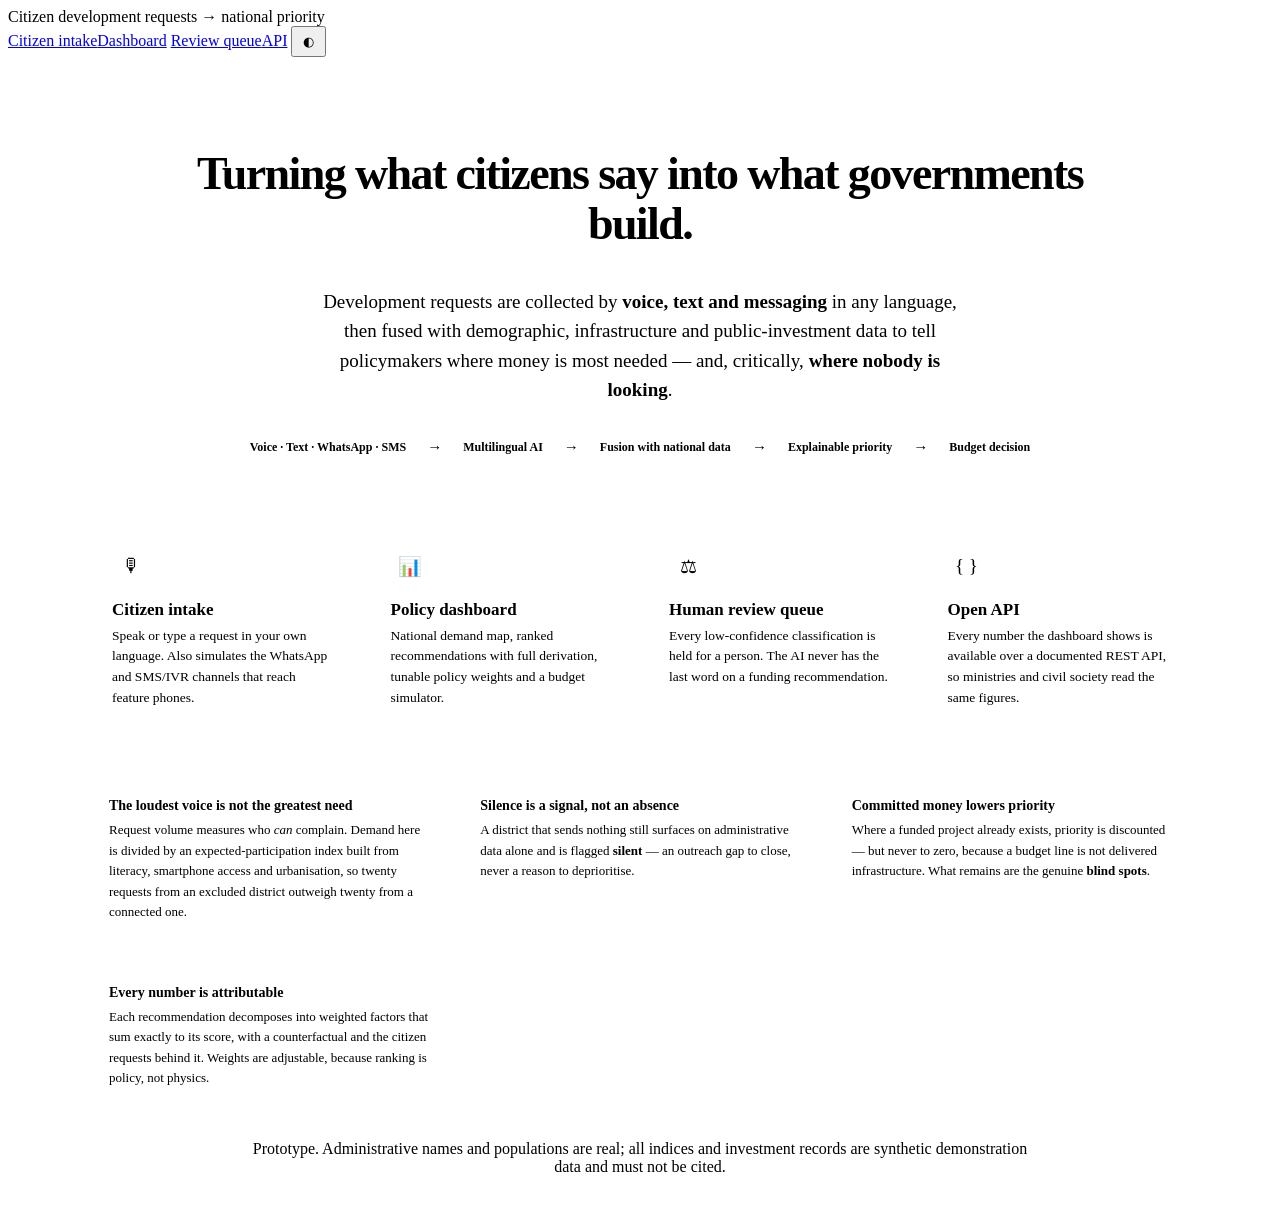
==== app/web/index.html @ 74aa9926 "Remove product name — keep the platform purely descriptive The project hadn't been named yet and sho" ====
<!doctype html>
<html lang="en">
<head>
<meta charset="utf-8">
<meta name="viewport" content="width=device-width, initial-scale=1, viewport-fit=cover">
<title>Citizen Development Priority Platform</title>
<link rel="icon" href="data:image/svg+xml,%3Csvg xmlns=%27http://www.w3.org/2000/svg%27 viewBox=%270 0 32 32%27%3E%3Crect width=%2732%27 height=%2732%27 rx=%277%27 fill=%27%23184f95%27/%3E%3C/svg%3E">
<link rel="stylesheet" href="/static/app.css">
<style>
  .hero{max-width:900px;margin:0 auto;padding:54px 16px 30px;text-align:center}
  .hero h1{font-size:clamp(30px,5.5vw,46px);letter-spacing:-.035em;line-height:1.08}
  .hero .tag{font-size:clamp(15px,2.2vw,19px);color:var(--text-secondary);
    margin:16px auto 0;max-width:660px;line-height:1.55}
  .flow{display:flex;align-items:center;justify-content:center;gap:8px;flex-wrap:wrap;
    margin:30px auto 0;font-size:12px;color:var(--text-muted)}
  .flow .n{background:var(--surface-1);border:1px solid var(--border);border-radius:999px;
    padding:6px 13px;font-weight:600;color:var(--text-secondary);white-space:nowrap}
  .flow .ar{color:var(--border-strong);font-size:15px}
  .doors{display:grid;gap:14px;grid-template-columns:repeat(auto-fit,minmax(252px,1fr));
    max-width:1100px;margin:34px auto 0}
  .door{display:block;background:var(--surface-1);border:1px solid var(--border);
    border-radius:var(--radius);padding:22px;text-decoration:none;color:inherit;
    box-shadow:var(--shadow);transition:transform .12s,border-color .12s}
  .door:hover{transform:translateY(-2px);border-color:var(--accent);text-decoration:none}
  .door .ic{width:38px;height:38px;border-radius:10px;display:grid;place-items:center;
    font-size:19px;background:var(--surface-3);margin-bottom:13px}
  .door h2{font-size:17px;margin-bottom:6px}
  .door p{margin:0;font-size:13.5px;color:var(--text-secondary);line-height:1.55}
  .pts{max-width:1100px;margin:36px auto 0;display:grid;gap:14px;
    grid-template-columns:repeat(auto-fit,minmax(272px,1fr))}
  .pt{background:var(--surface-1);border:1px solid var(--border);border-left:3px solid var(--accent);
    border-radius:var(--radius);padding:17px 19px}
  .pt h3{font-size:14px;margin-bottom:6px}
  .pt p{margin:0;font-size:13px;color:var(--text-secondary);line-height:1.58}
</style>
</head>
<body>
<header class="topbar">
  <a class="brand" href="/" style="color:inherit;text-decoration:none">
    <span class="mark"></span><span>Citizen development requests → national priority</span>
  </a>
  <nav class="navlinks">
    <a href="/citizen">Citizen intake</a><a href="/dashboard">Dashboard</a>
    <a href="/review">Review queue</a><a href="/api/docs">API</a>
    <button class="btn" id="theme" style="padding:6px 10px" aria-label="Toggle colour theme">◐</button>
  </nav>
</header>

<main>
  <section class="hero">
    <h1>Turning what citizens say into what governments build.</h1>
    <p class="tag">
      Development requests are collected by <b>voice, text and messaging</b> in any language,
      then fused with demographic, infrastructure and public-investment data to tell
      policymakers where money is most needed — and, critically, <b>where nobody is looking</b>.
    </p>
    <div class="flow">
      <span class="n">Voice · Text · WhatsApp · SMS</span><span class="ar">→</span>
      <span class="n">Multilingual AI</span><span class="ar">→</span>
      <span class="n">Fusion with national data</span><span class="ar">→</span>
      <span class="n">Explainable priority</span><span class="ar">→</span>
      <span class="n">Budget decision</span>
    </div>
  </section>

  <section class="doors">
    <a class="door" href="/citizen">
      <div class="ic" aria-hidden="true">🎙</div>
      <h2>Citizen intake</h2>
      <p>Speak or type a request in your own language. Also simulates the WhatsApp and
         SMS/IVR channels that reach feature phones.</p>
    </a>
    <a class="door" href="/dashboard">
      <div class="ic" aria-hidden="true">📊</div>
      <h2>Policy dashboard</h2>
      <p>National demand map, ranked recommendations with full derivation, tunable policy
         weights and a budget simulator.</p>
    </a>
    <a class="door" href="/review">
      <div class="ic" aria-hidden="true">⚖</div>
      <h2>Human review queue</h2>
      <p>Every low-confidence classification is held for a person. The AI never has the
         last word on a funding recommendation.</p>
    </a>
    <a class="door" href="/api/docs">
      <div class="ic" aria-hidden="true">{ }</div>
      <h2>Open API</h2>
      <p>Every number the dashboard shows is available over a documented REST API, so
         ministries and civil society read the same figures.</p>
    </a>
  </section>

  <section class="pts">
    <div class="pt"><h3>The loudest voice is not the greatest need</h3>
      <p>Request volume measures who <i>can</i> complain. Demand here is divided by an
         expected-participation index built from literacy, smartphone access and
         urbanisation, so twenty requests from an excluded district outweigh twenty from a
         connected one.</p></div>
    <div class="pt"><h3>Silence is a signal, not an absence</h3>
      <p>A district that sends nothing still surfaces on administrative data alone and is
         flagged <b>silent</b> — an outreach gap to close, never a reason to deprioritise.</p></div>
    <div class="pt"><h3>Committed money lowers priority</h3>
      <p>Where a funded project already exists, priority is discounted — but never to zero,
         because a budget line is not delivered infrastructure. What remains are the
         genuine <b>blind spots</b>.</p></div>
    <div class="pt"><h3>Every number is attributable</h3>
      <p>Each recommendation decomposes into weighted factors that sum exactly to its score,
         with a counterfactual and the citizen requests behind it. Weights are adjustable,
         because ranking is policy, not physics.</p></div>
  </section>

  <p class="xs muted" style="text-align:center;max-width:800px;margin:34px auto 50px;padding:0 16px">
    Prototype. Administrative names and populations are real; all indices and investment
    records are synthetic demonstration data and must not be cited.
  </p>
</main>
<script type="module">
  import { themeToggle } from '/static/viz.js';
  themeToggle(document.getElementById('theme'));
</script>
</body>
</html>
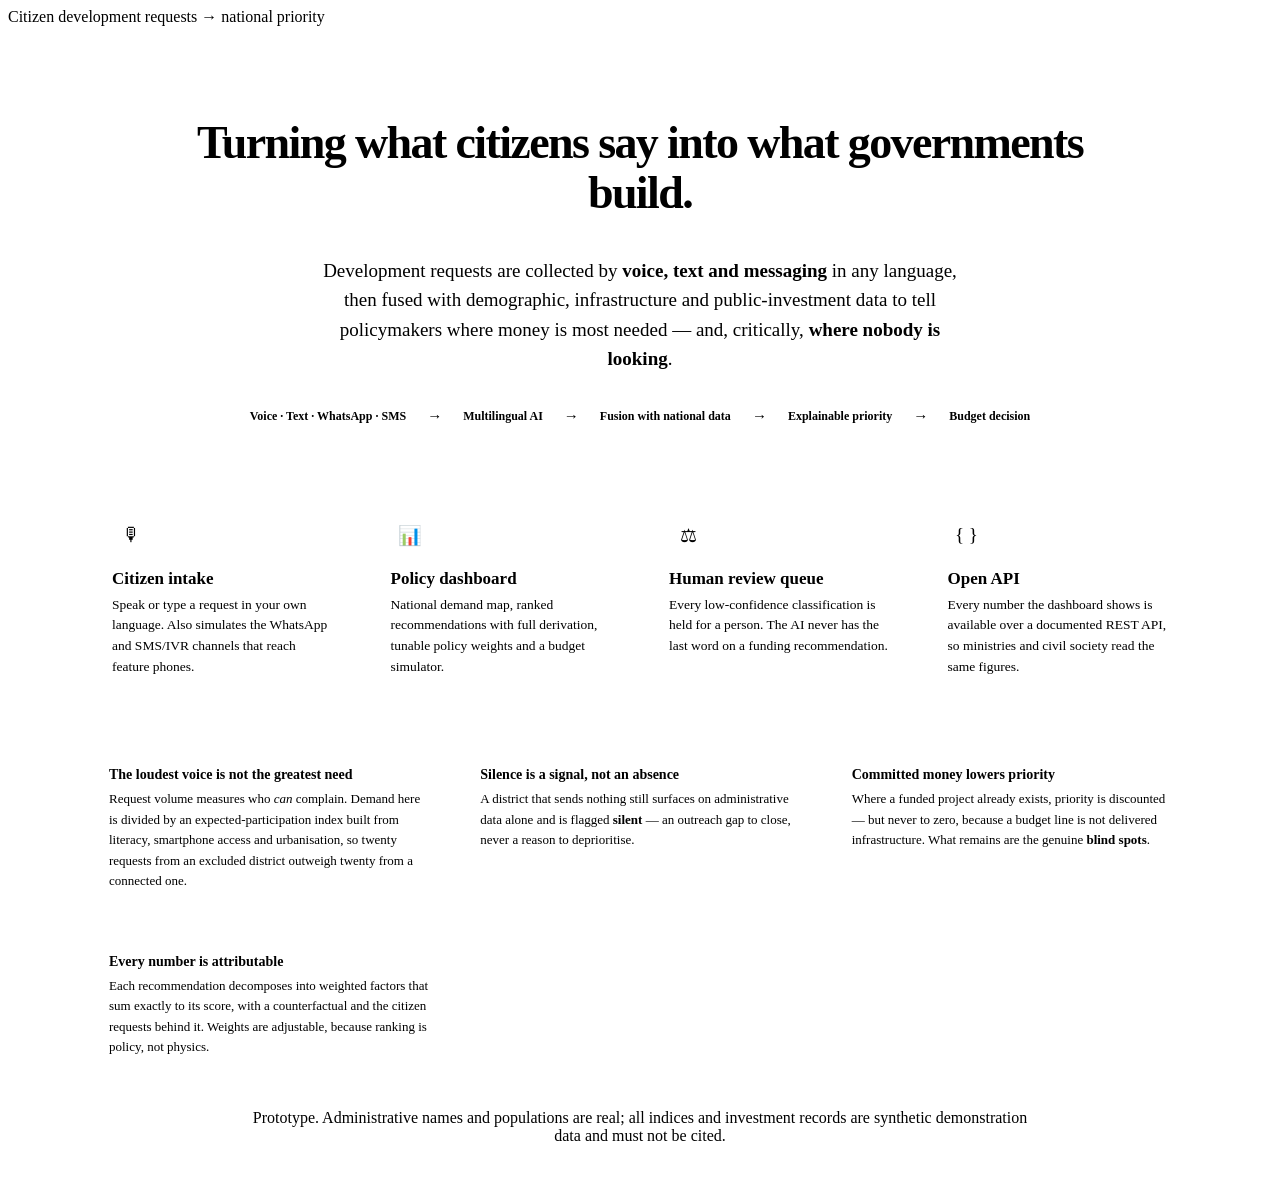
==== commit b2ed4d76: "Separate citizens from staff; restrict all funding data to admins The project has been carrying "No " ====
--- a/app/web/index.html
+++ b/app/web/index.html
@@ -39,11 +39,7 @@
   <a class="brand" href="/" style="color:inherit;text-decoration:none">
     <span class="mark"></span><span>Citizen development requests → national priority</span>
   </a>
-  <nav class="navlinks">
-    <a href="/citizen">Citizen intake</a><a href="/dashboard">Dashboard</a>
-    <a href="/review">Review queue</a><a href="/api/docs">API</a>
-    <button class="btn" id="theme" style="padding:6px 10px" aria-label="Toggle colour theme">◐</button>
-  </nav>
+  <nav class="navlinks" id="nav"></nav>
 </header>
 
 <main>
@@ -115,8 +111,8 @@
   </p>
 </main>
 <script type="module">
-  import { themeToggle } from '/static/viz.js';
-  themeToggle(document.getElementById('theme'));
+  import { renderNav } from '/static/viz.js';
+  renderNav(document.getElementById('nav'));
 </script>
 </body>
 </html>
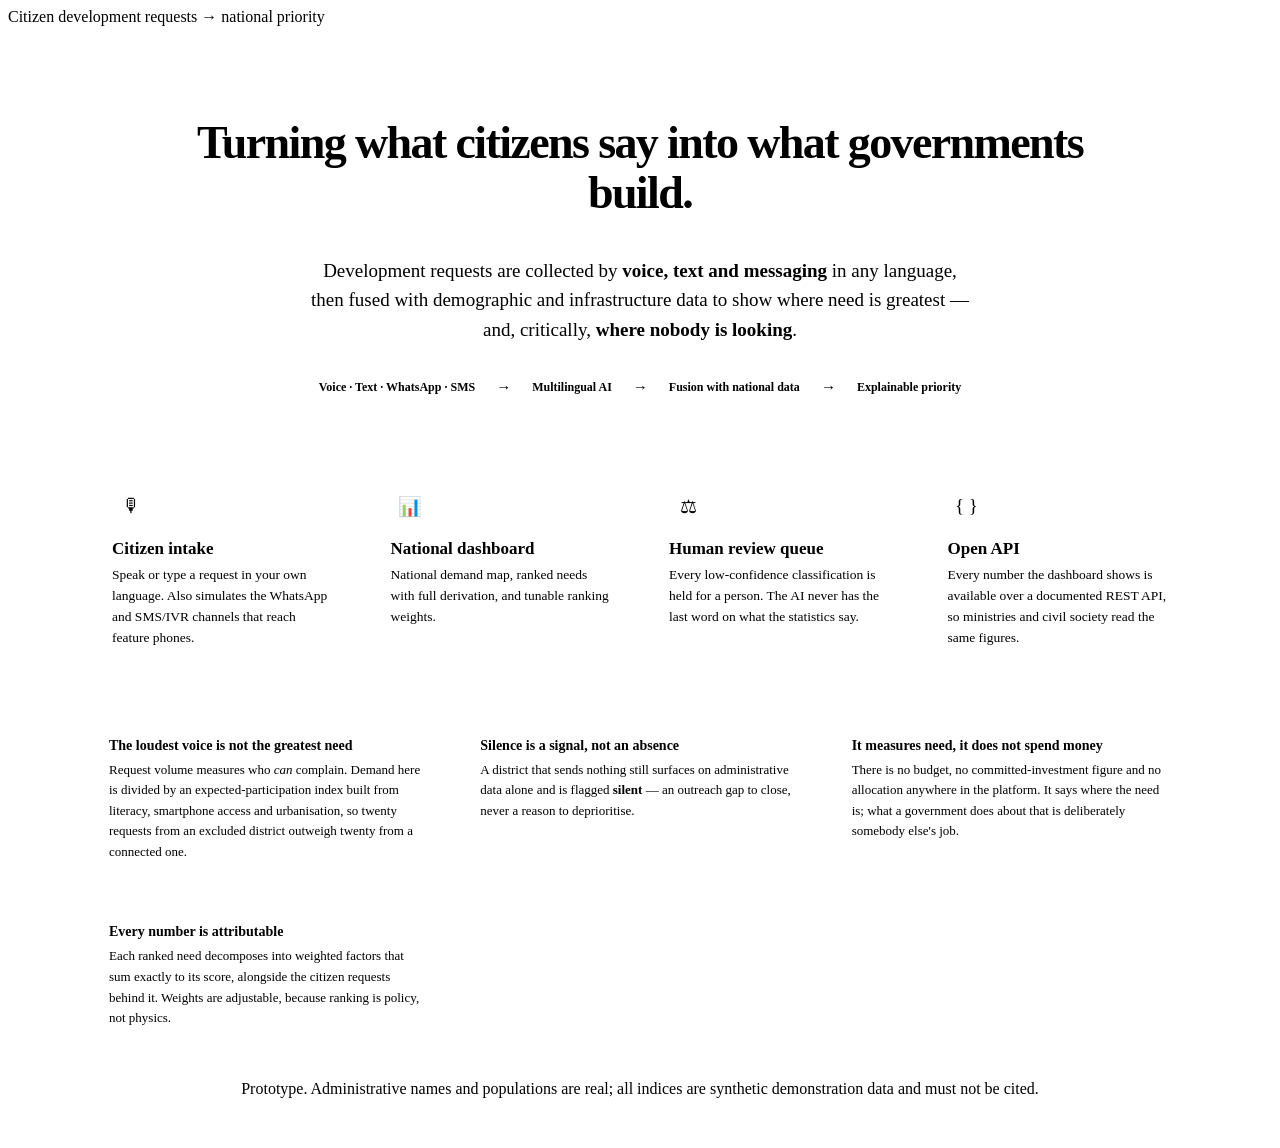
==== commit afab6802: "Take funding out of the platform, at the UI, the API and the data layer The product measures where c" ====
--- a/app/web/index.html
+++ b/app/web/index.html
@@ -47,15 +47,14 @@
     <h1>Turning what citizens say into what governments build.</h1>
     <p class="tag">
       Development requests are collected by <b>voice, text and messaging</b> in any language,
-      then fused with demographic, infrastructure and public-investment data to tell
-      policymakers where money is most needed — and, critically, <b>where nobody is looking</b>.
+      then fused with demographic and infrastructure data to show where need is greatest —
+      and, critically, <b>where nobody is looking</b>.
     </p>
     <div class="flow">
       <span class="n">Voice · Text · WhatsApp · SMS</span><span class="ar">→</span>
       <span class="n">Multilingual AI</span><span class="ar">→</span>
       <span class="n">Fusion with national data</span><span class="ar">→</span>
-      <span class="n">Explainable priority</span><span class="ar">→</span>
-      <span class="n">Budget decision</span>
+      <span class="n">Explainable priority</span>
     </div>
   </section>
 
@@ -68,15 +67,15 @@
     </a>
     <a class="door" href="/dashboard">
       <div class="ic" aria-hidden="true">📊</div>
-      <h2>Policy dashboard</h2>
-      <p>National demand map, ranked recommendations with full derivation, tunable policy
-         weights and a budget simulator.</p>
+      <h2>National dashboard</h2>
+      <p>National demand map, ranked needs with full derivation, and tunable
+         ranking weights.</p>
     </a>
     <a class="door" href="/review">
       <div class="ic" aria-hidden="true">⚖</div>
       <h2>Human review queue</h2>
       <p>Every low-confidence classification is held for a person. The AI never has the
-         last word on a funding recommendation.</p>
+         last word on what the statistics say.</p>
     </a>
     <a class="door" href="/api/docs">
       <div class="ic" aria-hidden="true">{ }</div>
@@ -95,19 +94,19 @@
     <div class="pt"><h3>Silence is a signal, not an absence</h3>
       <p>A district that sends nothing still surfaces on administrative data alone and is
          flagged <b>silent</b> — an outreach gap to close, never a reason to deprioritise.</p></div>
-    <div class="pt"><h3>Committed money lowers priority</h3>
-      <p>Where a funded project already exists, priority is discounted — but never to zero,
-         because a budget line is not delivered infrastructure. What remains are the
-         genuine <b>blind spots</b>.</p></div>
+    <div class="pt"><h3>It measures need, it does not spend money</h3>
+      <p>There is no budget, no committed-investment figure and no allocation anywhere in
+         the platform. It says where the need is; what a government does about that is
+         deliberately somebody else's job.</p></div>
     <div class="pt"><h3>Every number is attributable</h3>
-      <p>Each recommendation decomposes into weighted factors that sum exactly to its score,
-         with a counterfactual and the citizen requests behind it. Weights are adjustable,
-         because ranking is policy, not physics.</p></div>
+      <p>Each ranked need decomposes into weighted factors that sum exactly to its score,
+         alongside the citizen requests behind it. Weights are adjustable, because ranking
+         is policy, not physics.</p></div>
   </section>
 
   <p class="xs muted" style="text-align:center;max-width:800px;margin:34px auto 50px;padding:0 16px">
-    Prototype. Administrative names and populations are real; all indices and investment
-    records are synthetic demonstration data and must not be cited.
+    Prototype. Administrative names and populations are real; all indices are synthetic
+    demonstration data and must not be cited.
   </p>
 </main>
 <script type="module">
